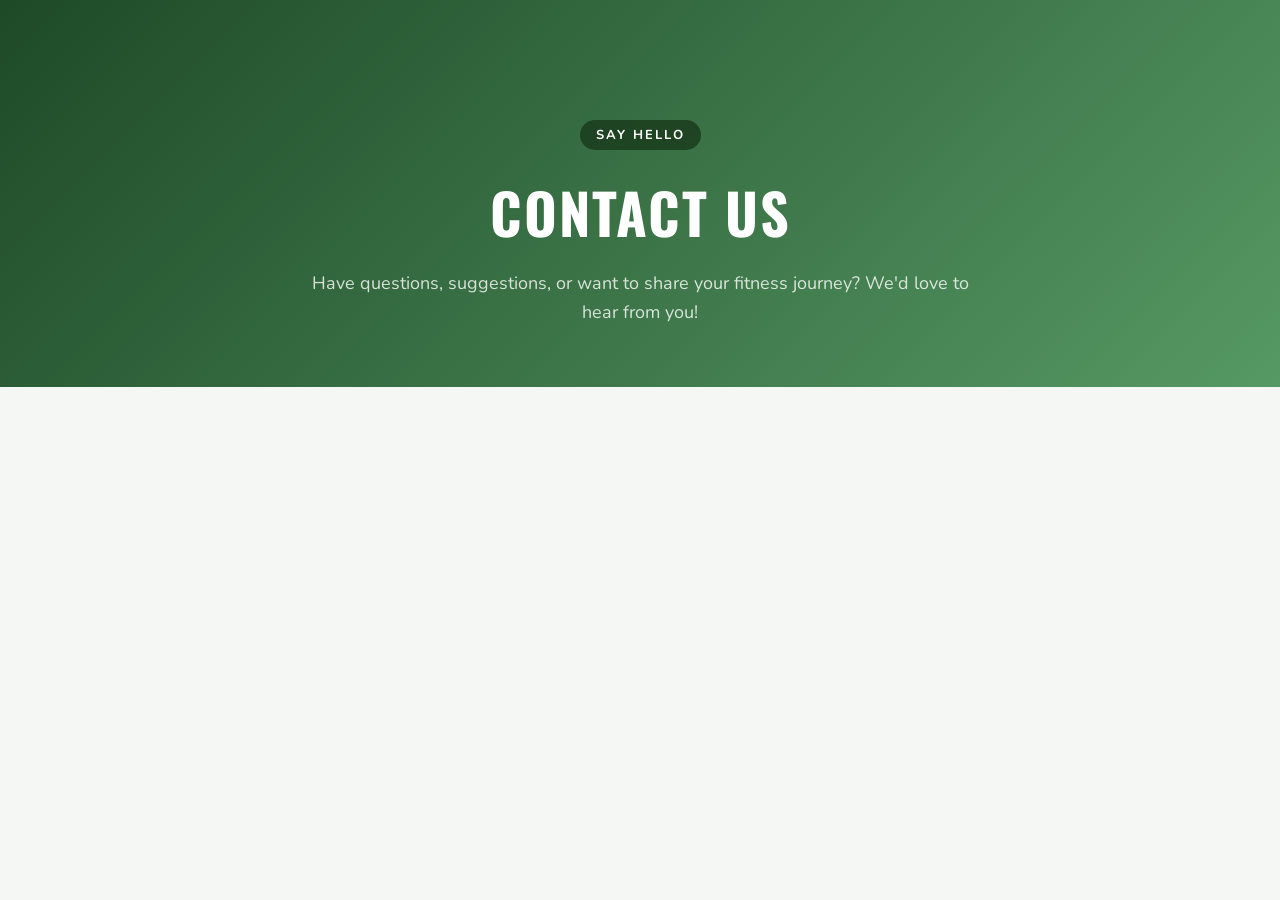
==== pages/contact.html @ 68ba4eb6 "hero section added" ====
<!DOCTYPE html>
<html>
<head>
    <title>Contact</title>
    <link href="https://fonts.googleapis.com/css2?family=Oswald:wght@400;600;700&family=Nunito:wght@400;600;700&display=swap" rel="stylesheet"/>
  <link rel="stylesheet" href="../css/navbar.css"/>
  <link rel="stylesheet" href="../css/footer.css"/>
  <link rel="stylesheet" href="../css/exercise.css"/>
  <link rel="stylesheet" href="../css/contact.css"/>
</head>
<body>
    <div class="page-hero contact-hero">
    <div class="page-hero-content">
      <span class="page-tag"> Say Hello</span>
      <h1>Contact Us</h1>
      <p>Have questions, suggestions, or want to share your fitness journey? We'd love to hear from you!</p>
    </div>
  </div> 
</body>
</html>
---- css/navbar.css ----
*{
  margin: 0;
  padding: 0;
  box-sizing: border-box;
}

body {
  font-family: 'Nunito', sans-serif;
  background: #f4f7f4;
}

.nav-container {
  background: linear-gradient(135deg, #1e4a27 0%, #2f653a 100%);
  color: #fff;
  display: flex;
  align-items: center;
  height: 80px;
  width: 100%;
  position: fixed;
  z-index: 100;
  padding: 0 30px
}

.nav-brand {
  display: flex;
  align-items: center;
}

.main-logo {
  height: 65px;
  width: 65px;
  border-radius: 50%;
  object-fit: cover;
  border: 3px solid #64a469;
  background: #ffffff;
}

.nav-menu {
  display: flex;
  list-style: none;
  justify-content: flex-end;
  align-items: center;
  gap: 40px;
  width: 100%;
  margin-left: auto;
}

.menu {
  color: #a8d5aa;
  text-decoration: none;
  font-family: 'Oswald', sans-serif;
  font-size: 18px;
  font-weight: 600;
  letter-spacing: 1px;
  text-transform: uppercase;
  padding: 6px 0;
}

.menu:hover,
.menu.active {
  color: #fff;
}

.hamburger {
  display: none;
  font-size: 26px;
  cursor: pointer;
  color: #fff;
  margin-left: auto;
}

@media (max-width: 768px) {
  .hamburger { display: block; }
  .nav-menu {
    display: none;
    flex-direction: column;
    position: absolute;
    top: 80px;
    left: 0;
    width: 100%;
    background: #1e4a27;
    padding: 20px 0;
    gap: 15px;
    text-align: center;
  }
}
---- css/footer.css ----
/* ===== FOOTER ===== */
.footer {
  background: linear-gradient(135deg, #1a3d22, #2f653a);
  color: #fff;
  padding: 60px 0 0;
}

.footer-container {
  width: 90%;
  max-width: 1200px;
  margin: 0 auto;
  display: flex;
  flex-wrap: wrap;
  gap: 30px;
  justify-content: space-between;
}

.footer-brand {
  display: flex;
  flex-direction: column;
  align-items: flex-start;
  gap: 10px;
}

.footer-brand p {
  font-family: 'Oswald', sans-serif;
  font-size: 20px;
  font-weight: 700;
  color: #a8d5aa;
}

.footer-logo {
  height: 70px;
  width: 70px;
  border-radius: 50%;
  object-fit: cover;
  border: 3px solid #64a469;
  background: #e4e4e4;
}

.footer-section {
  flex: 1 1 180px;
}

.footer-section h3 {
  font-family: 'Oswald', sans-serif;
  font-size: 18px;
  font-weight: 600;
  color: #fefefe;
  margin-bottom: 16px;
  text-transform: uppercase;
  letter-spacing: 1px;
}

.footer-section p {
  font-size: 14px;
  color: rgba(255,255,255,0.75);
  line-height: 1.8;
}

.footer-section p a {
  color: rgb(255, 249, 249);
  text-decoration: none;
  transition: color 0.3s;
}

.footer-section p a:hover { color: #d8d4d3; }

.footer-menu {
  list-style: none;
  padding: 0;
}

.footer-menu li {
  margin-bottom: 10px;
}

.footer-menu a {
  text-decoration: none;
  color: rgba(255,255,255,0.75);
  font-size: 15px;
  display: inline-block;
}

.footer-menu a:hover {
  color: #f7f4f3;
}

.social-links {
  display: flex;
  flex-direction: column;
  gap: 10px;
}

.social-btn {
  display: inline-block;
  padding: 7px 18px;
  background: rgba(255,255,255,0.1);
  color: #fff;
  text-decoration: none;
  border-radius: 20px;
  font-size: 14px;
  border: 1px solid rgba(255,255,255,0.2);
  transition: background 0.3s, border-color 0.3s;
  width: fit-content;
}

.social-btn:hover {
  background: #ff5722;
  border-color: #ff5722;
}

.footer-bottom {
  margin-top: 40px;
  border-top: 1px solid rgba(255,255,255,0.15);
  padding: 20px;
  text-align: center;
}

.footer-bottom p {
  color: rgba(255,255,255,0.5);
  font-size: 13px;
}
---- css/exercise.css ----
.page-hero {
  padding-top: 80px;
  background: linear-gradient(135deg, #1e4a27, #569964);
  text-align: center;
  padding-bottom: 60px;
  padding-top: 120px;
}

.page-hero-content {
  max-width: 700px;
  margin: 0 auto;
  padding: 0 20px;
}

.page-tag {
  display: inline-block;
 background: rgba(21, 53, 23, 0.73);
  color: #fff;
  font-size: 13px;
  font-weight: 700;
  letter-spacing: 2px;
  text-transform: uppercase;
  padding: 6px 16px;
  border-radius: 30px;
  margin-bottom: 20px;
}
.page-hero h1 {
  font-family: 'Oswald', sans-serif;
  font-size: 56px;
  font-weight: 700;
  color: #fff;
  text-transform: uppercase;
  letter-spacing: 2px;
  margin-bottom: 16px;
}

.page-hero p {
  font-size: 18px;
  color: rgba(255,255,255,0.8);
  line-height: 1.6;
}

.exercise {
  background: #f4f7f4;
  padding: 70px 40px;
  text-align: center;
}

.section-title {
  font-family: 'Oswald', sans-serif;
  font-size: 40px;
  font-weight: 700;
  color: #1e4a27;
  margin-bottom: 12px;
}

.section-subtitle {
  font-size: 17px;
  color: #666;
  margin-bottom: 50px;
  max-width: 600px;
  margin-left: auto;
  margin-right: auto;
}

.exercise-grid {
  display: grid;
  grid-template-columns: repeat(auto-fit, minmax(300px, 1fr));
  gap: 28px;
  max-width: 1200px;
  margin: 0 auto 50px;
}

.exercise-card {
  background: #fff;
  border-radius: 18px;
  padding: 36px 28px;
  text-align: left;
  border: 2px solid #e0ede0;
  transition: transform 0.3s, box-shadow 0.3s, border-color 0.3s;
  position: relative;
  overflow: hidden;
}

.exercise-card::before {
  content: '';
  position: absolute;
  top: 0; left: 0;
  width: 100%; height: 5px;
  background: linear-gradient(90deg, #2f653a, #64a469);
}

.exercise-card:hover {
  transform: translateY(-2px);
  box-shadow: 0 24px 48px rgba(155, 224, 169, 0.15);
  border-color: #2f653a;
}

.exercise-emoji {
  font-size: 52px;
  margin-bottom: 12px;
  line-height: 1;
}

.ex-badge {
  display: inline-block;
  font-size: 11px;
  font-weight: 700;
  letter-spacing: 1px;
  text-transform: uppercase;
  padding: 4px 12px;
  border-radius: 20px;
  margin-bottom: 14px;
}

.beginner { background: #e8f5e9; color: #2e7d32; }
.intermediate { background: #fff3e0; color: #e65100; }
.advanced { background: #fce4ec; color: #c62828; }

.exercise-card h3 {
  font-family: 'Oswald', sans-serif;
  font-size: 26px;
  font-weight: 700;
  color: #1e4a27;
  margin-bottom: 12px;
}

.exercise-card p {
  font-size: 14px;
  color: #555;
  line-height: 1.6;
  margin-bottom: 18px;
}

.ex-details {
  list-style: none;
  padding: 0;
  margin-bottom: 20px;
  background: #f4f9f4;
  border-radius: 10px;
  padding: 14px 16px;
}

.ex-details li {
  font-size: 13px;
  color: #444;
  padding: 4px 0;
  border-bottom: 1px solid #e0ede0;
}

.ex-details li:last-child { border-bottom: none; }

.ex-steps {
  font-size: 13px;
  color: #555;
  line-height: 1.7;
}

.ex-steps strong {
  color: #1e4a27;
  display: block;
  margin-bottom: 6px;
  font-size: 13px;
}

.ex-steps ol {
  padding-left: 18px;
}

/* TIP BOX */
.tip-box {
  display: flex;
  align-items: center;
  gap: 20px;
  background: linear-gradient(135deg, #fff3e0, #ffe0c2);
  border: 2px solid #ffcc80;
  border-radius: 16px;
  padding: 24px 32px;
  max-width: 800px;
  margin: 0 auto;
  font-size: 16px;
  color: #5d3a00;
  text-align: left;
}

.tip-emoji { font-size: 36px; flex-shrink: 0; }

@media (max-width: 768px) {
  .page-hero h1 { font-size: 36px; }
  .exercise { padding: 50px 20px; }
}
---- css/contact.css ----
.contact {
    max-width: 600px;
    margin: 0 auto;
    padding: 20px;
    background-color: #f9f9f9;
    border-radius: 5px;
}
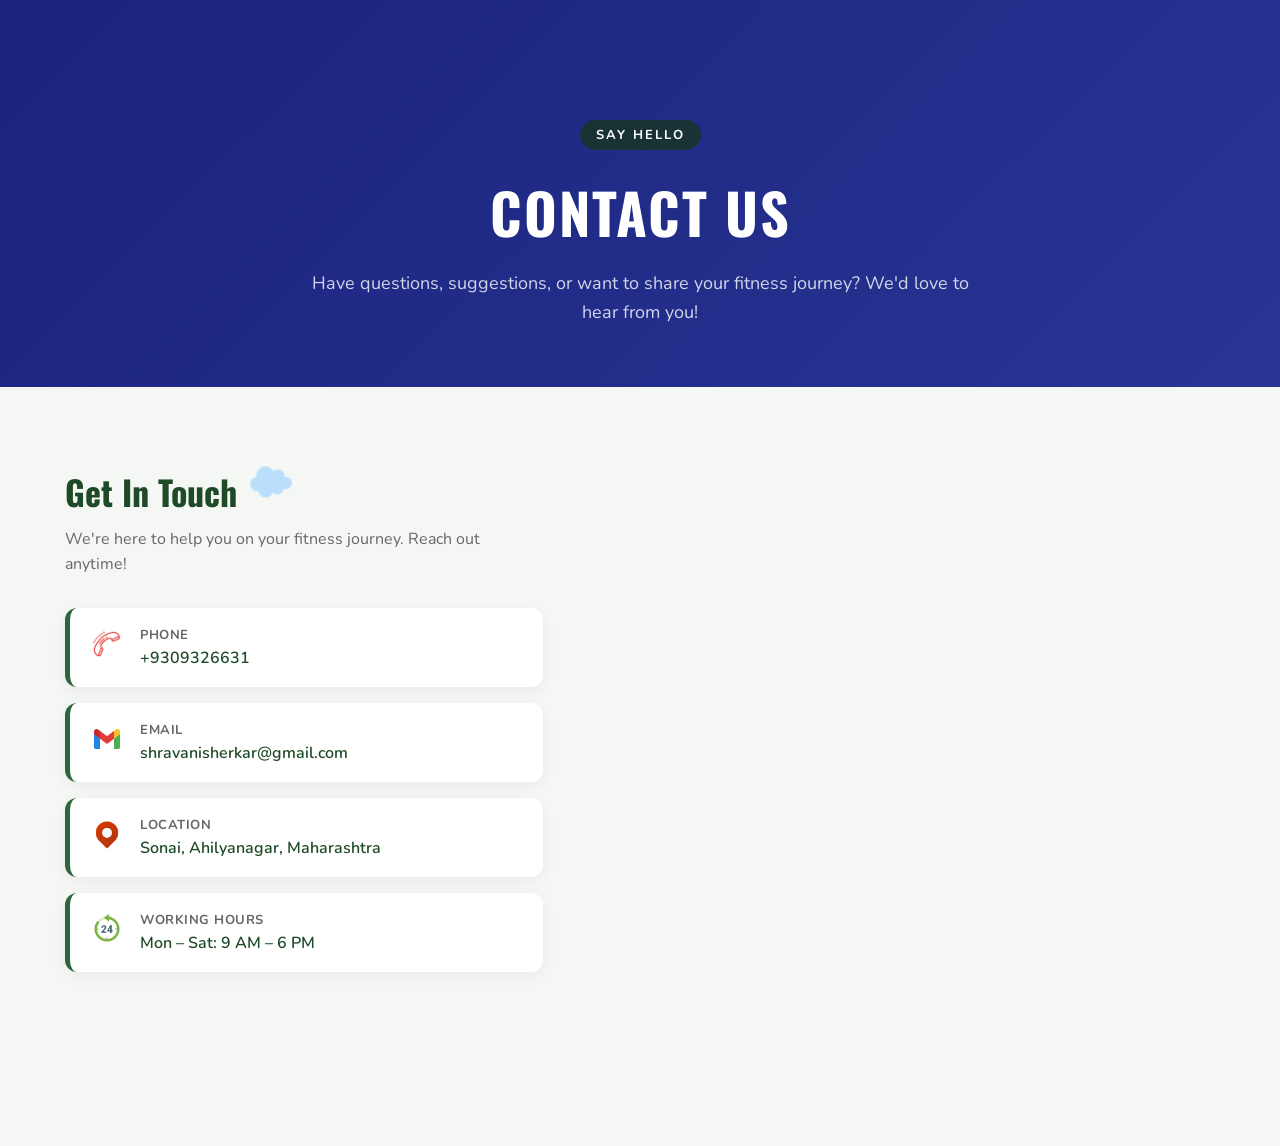
==== commit 7b9908be: "contact info section added" ====
--- a/pages/contact.html
+++ b/pages/contact.html
@@ -16,5 +16,46 @@
       <p>Have questions, suggestions, or want to share your fitness journey? We'd love to hear from you!</p>
     </div>
   </div> 
+
+  <section class="contact-section">
+
+    <div class="contact-wrapper">
+
+      <!-- CONTACT INFO -->
+      <div class="contact-info">
+        <h2>Get In Touch <img src="../images/contact/cloud-icon.png" alt="Phone." height="50px"></h2>
+        <p>We're here to help you on your fitness journey. Reach out anytime!</p>
+
+        <div class="info-cards">
+          <div class="info-card">
+            <span class="info-icon"><img src="../images/contact/call-icon.png" alt="Phone." height="30px"></span>
+            <div>
+              <strong>Phone</strong>
+              <a href="tel:+9309326631">+9309326631</a>
+            </div>
+          </div>
+          <div class="info-card">
+            <span class="info-icon"><img src="../images/contact/gmail-icon.png" alt="Email." height="30px"></span>
+            <div>
+              <strong>Email</strong>
+              <a href="mailto:shravanisherkar@gmail.com">shravanisherkar@gmail.com</a>
+            </div>
+          </div>
+          <div class="info-card">
+            <span class="info-icon"><img src="../images/contact/location-icon.png" alt="Location." height="30px"></span>
+            <div>
+              <strong>Location</strong>
+              <span>Sonai, Ahilyanagar, Maharashtra</span>
+            </div>
+          </div>
+          <div class="info-card">
+            <span class="info-icon"><img src="../images/contact/time-icon.png" alt="Email." height="30px"></span>
+            <div>
+              <strong>Working Hours</strong>
+              <span>Mon – Sat: 9 AM – 6 PM</span>
+            </div>
+          </div>
+        </div>
+
 </body>
-</html>+</html>
--- a/css/contact.css
+++ b/css/contact.css
@@ -1,7 +1,72 @@
-.contact {
-    max-width: 600px;
-    margin: 0 auto;
-    padding: 20px;
-    background-color: #f9f9f9;
-    border-radius: 5px;
-}+.contact-hero {
+  background: linear-gradient(135deg, #1a237e, #283593) !important;
+}
+
+.contact-section {
+  background: #f4f7f4;
+  padding: 70px 40px;
+}
+
+.contact-wrapper {
+  display: grid;
+  grid-template-columns: 1fr 1.3fr;
+  gap: 50px;
+  max-width: 1150px;
+  margin: 0 auto 70px;
+  align-items: start;
+}
+
+/* INFO SIDE */
+.contact-info h2 {
+  font-family: 'Oswald', sans-serif;
+  font-size: 34px;
+  color: #1e4a27;
+  margin-bottom: 10px;
+}
+
+.contact-info > p {
+  color: #666;
+  font-size: 16px;
+  margin-bottom: 30px;
+  line-height: 1.6;
+}
+
+.info-cards {
+  display: flex;
+  flex-direction: column;
+  gap: 16px;
+  margin-bottom: 34px;
+}
+
+.info-card {
+  display: flex;
+  align-items: center;
+  gap: 18px;
+  background: #fff;
+  border-radius: 12px;
+  padding: 18px 22px;
+  border-left: 5px solid #2f653a;
+  box-shadow: 0 4px 15px rgba(0,0,0,0.05);
+}
+
+.info-icon { font-size: 28px; flex-shrink: 0; }
+
+.info-card strong {
+  display: block;
+  font-size: 13px;
+  font-weight: 700;
+  color: #666;
+  text-transform: uppercase;
+  letter-spacing: 0.5px;
+  margin-bottom: 3px;
+}
+
+.info-card a,
+.info-card span {
+  font-size: 16px;
+  color: #1e4a27;
+  text-decoration: none;
+  font-weight: 600;
+}
+
+.info-card a:hover { color: #ff5722; }
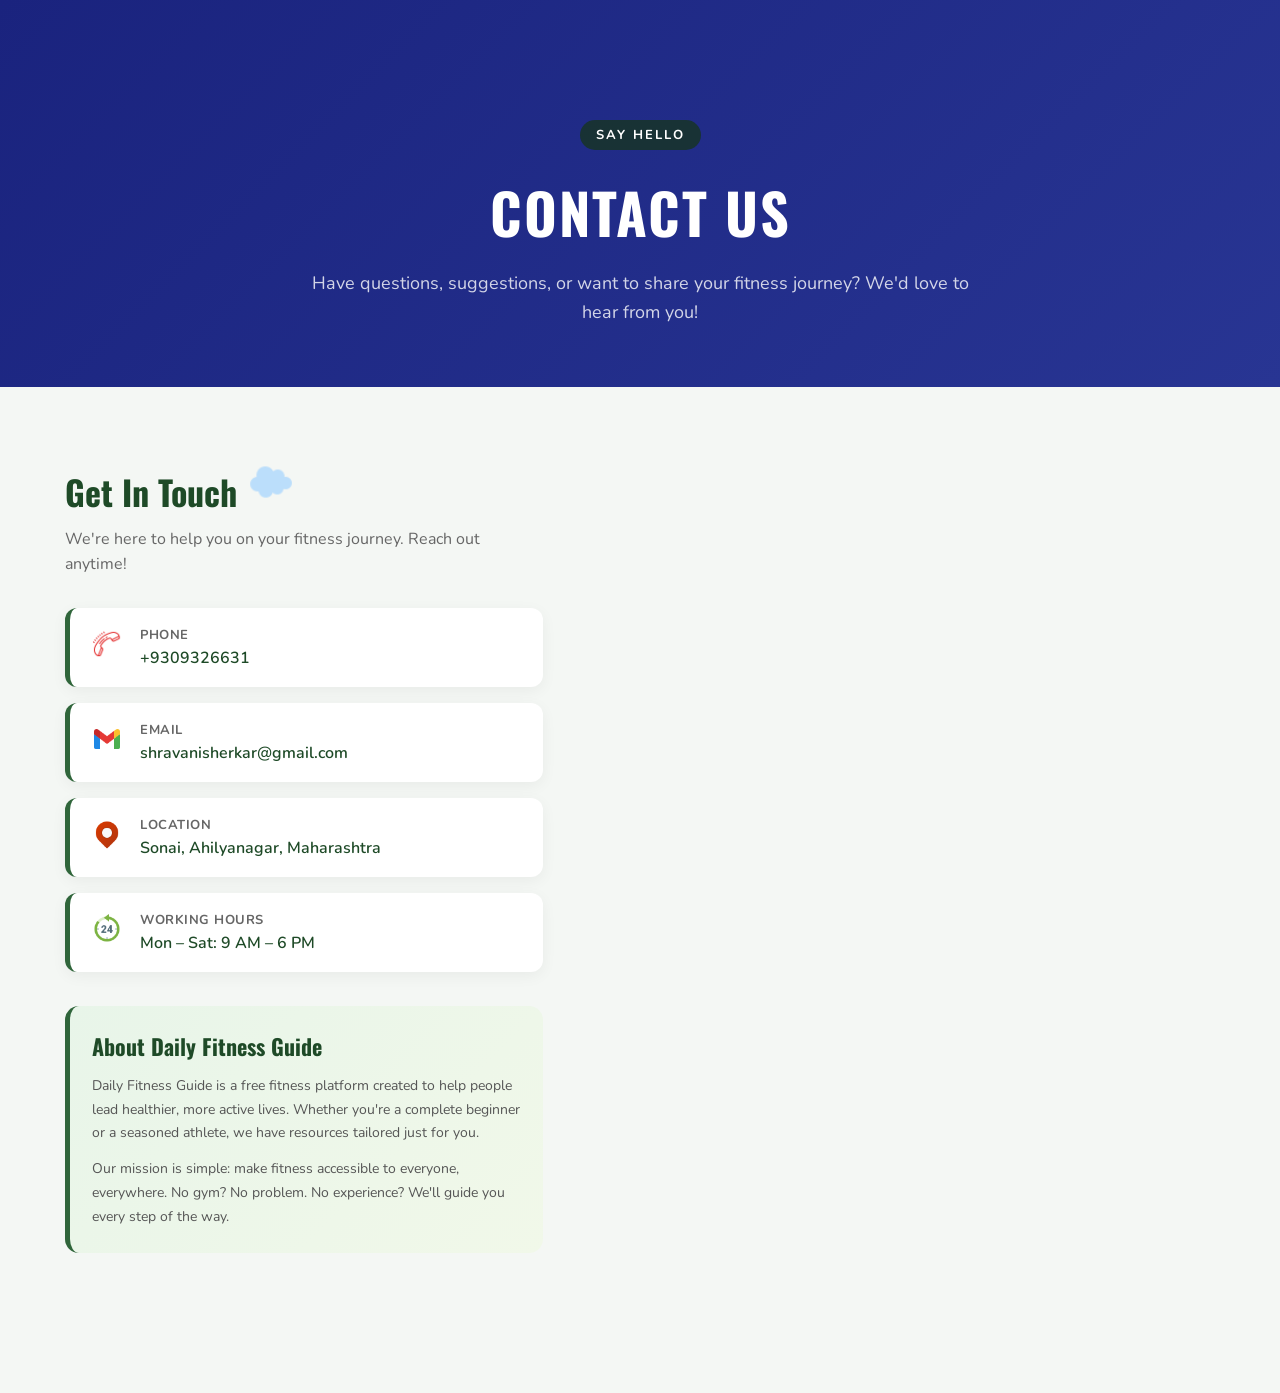
==== commit 3ce7ef77: "about info card added" ====
--- a/pages/contact.html
+++ b/pages/contact.html
@@ -57,5 +57,13 @@
           </div>
         </div>
 
+        <div class="about-website">
+          <h3>About Daily Fitness Guide </h3>
+          <p>Daily Fitness Guide is a free fitness platform created to help people lead healthier, more active lives. Whether you're a complete beginner or a seasoned athlete, we have resources tailored just for you.</p>
+          <p style="margin-top:12px;">Our mission is simple: make fitness accessible to everyone, everywhere. No gym? No problem. No experience? We'll guide you every step of the way.</p>
+        </div>
+      </div>
+
+
 </body>
 </html>
--- a/css/contact.css
+++ b/css/contact.css
@@ -70,3 +70,23 @@
 }
 
 .info-card a:hover { color: #ff5722; }
+
+.about-website {
+  background: linear-gradient(135deg, #e8f5e9, #f1f8e9);
+  border-radius: 14px;
+  padding: 24px 22px;
+  border-left: 5px solid #2f653a;
+}
+
+.about-website h3 {
+  font-family: 'Oswald', sans-serif;
+  font-size: 22px;
+  color: #1e4a27;
+  margin-bottom: 12px;
+}
+
+.about-website p {
+  font-size: 14px;
+  color: #555;
+  line-height: 1.7;
+}
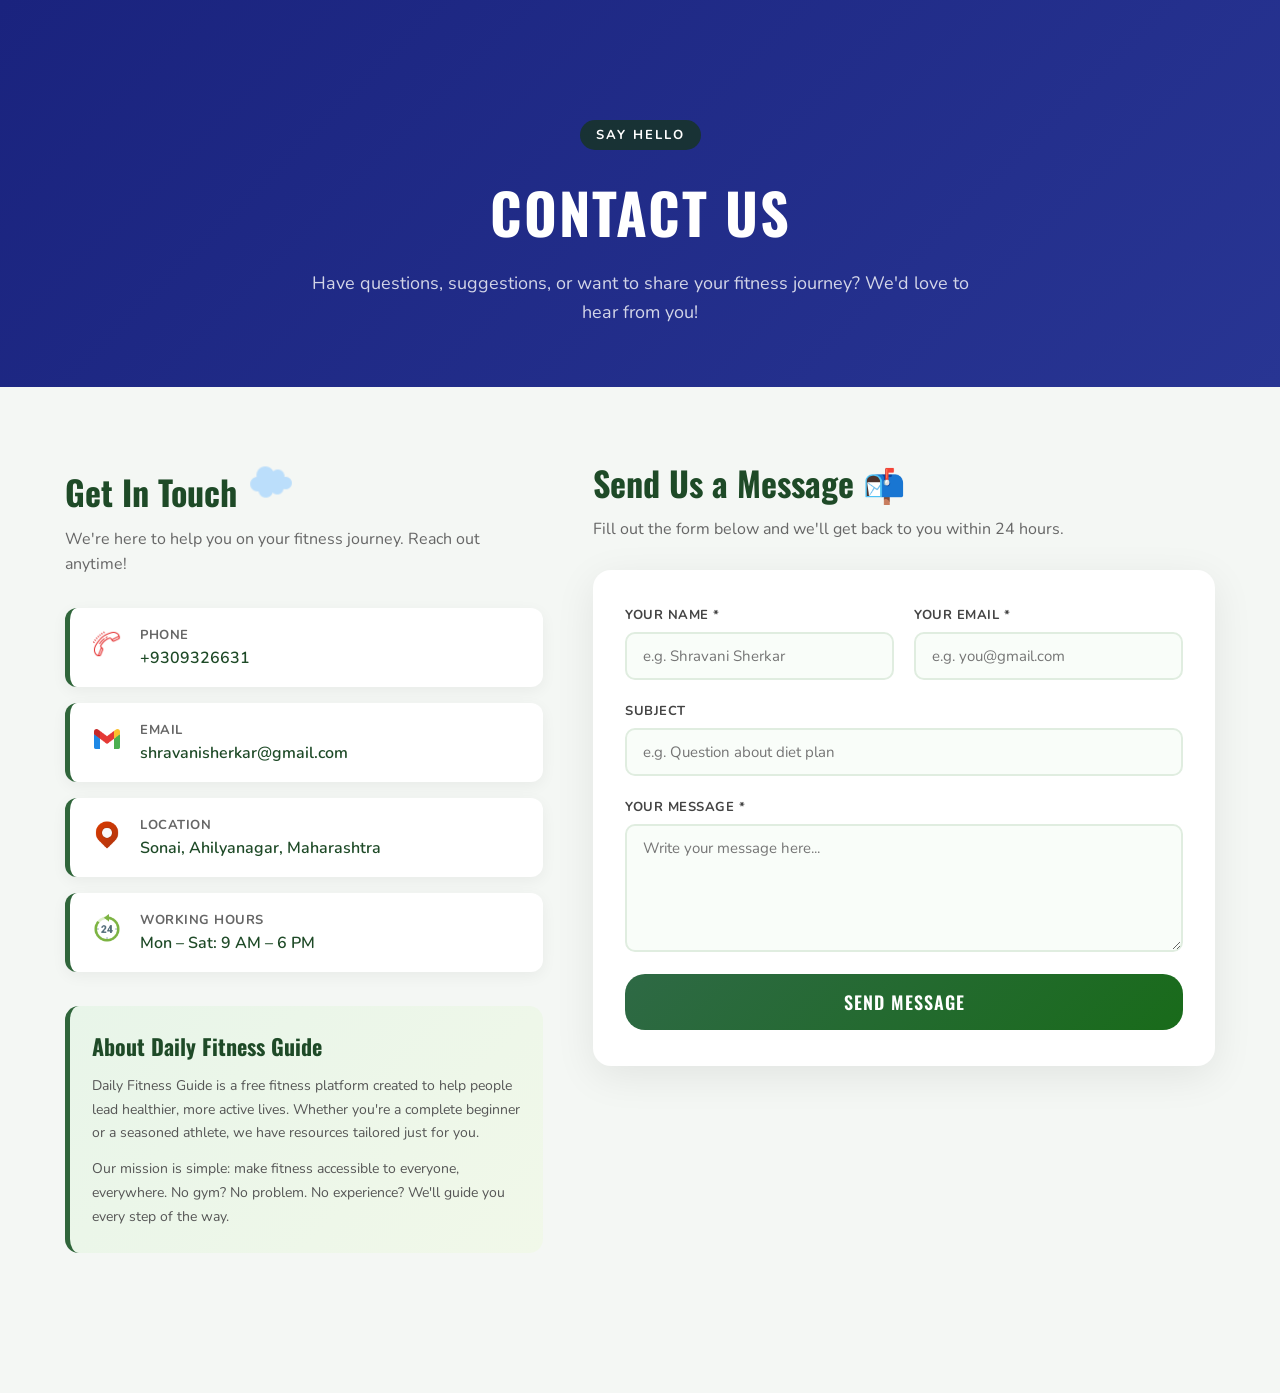
==== commit b3871e7a: "send message forn fixed" ====
--- a/pages/contact.html
+++ b/pages/contact.html
@@ -64,6 +64,39 @@
         </div>
       </div>
 
+      <div class="contact-form-wrapper">
+        <h2>Send Us a Message 📬</h2>
+        <p>Fill out the form below and we'll get back to you within 24 hours.</p>
+
+        <div class="contact-form">
+          <div class="form-row">
+            <div class="form-group">
+              <label>Your Name *</label>
+              <input type="text" id="name" placeholder="e.g. Shravani Sherkar" />
+            </div>
+            <div class="form-group">
+              <label>Your Email *</label>
+              <input type="email" id="email" placeholder="e.g. you@gmail.com" />
+            </div>
+          </div>
+          <div class="form-group">
+            <label>Subject</label>
+            <input type="text" id="subject" placeholder="e.g. Question about diet plan" />
+          </div>
+          <div class="form-group">
+            <label>Your Message *</label>
+            <textarea id="message" rows="5" placeholder="Write your message here..."></textarea>
+          </div>
+           
+  <button type="submit" class="submit-btn">
+    Send Message 
+  </button>
+        </div>
+      </div>
+
+    </div>
+
+
 
 </body>
 </html>
--- a/css/contact.css
+++ b/css/contact.css
@@ -90,3 +90,87 @@
   color: #555;
   line-height: 1.7;
 }
+
+.contact-form-wrapper h2 {
+  font-family: 'Oswald', sans-serif;
+  font-size: 34px;
+  color: #1e4a27;
+  margin-bottom: 10px;
+}
+
+.contact-form-wrapper > p {
+  color: #666;
+  font-size: 16px;
+  margin-bottom: 30px;
+}
+
+.contact-form {
+  background: #fff;
+  border-radius: 18px;
+  padding: 36px 32px;
+  box-shadow: 0 10px 40px rgba(0,0,0,0.08);
+}
+
+.form-row {
+  display: grid;
+  grid-template-columns: 1fr 1fr;
+  gap: 20px;
+}
+
+.form-group {
+  display: flex;
+  flex-direction: column;
+  margin-bottom: 22px;
+}
+
+.form-group label {
+  font-size: 13px;
+  font-weight: 700;
+  color: #444;
+  text-transform: uppercase;
+  letter-spacing: 0.5px;
+  margin-bottom: 8px;
+}
+
+.form-group input,
+.form-group textarea {
+  padding: 12px 16px;
+  font-family: 'Nunito', sans-serif;
+  font-size: 15px;
+  border: 2px solid #e0ede0;
+  border-radius: 10px;
+  background: #f9fdf9;
+  color: #333;
+  outline: none;
+  transition: border-color 0.3s, box-shadow 0.3s;
+  resize: vertical;
+}
+
+.form-group input:focus,
+.form-group textarea:focus {
+  border-color: #2f653a;
+  box-shadow: 0 0 0 4px rgba(47,101,58,0.08);
+  background: #fff;
+}
+
+.submit-btn {
+  width: 100%;
+  padding: 15px;
+  font-family: 'Oswald', sans-serif;
+  font-size: 18px;
+  font-weight: 600;
+  letter-spacing: 1px;
+  text-transform: uppercase;
+  color: #fff;
+  background: linear-gradient(135deg, #2e6945, #196b1a);
+  border: none;
+  border-radius: 20px;
+  cursor: pointer;
+  transition: transform 0.2s, box-shadow 0.3s;
+}
+
+.submit-btn:hover {
+  transform: translateY(-2px);
+ 
+}
+
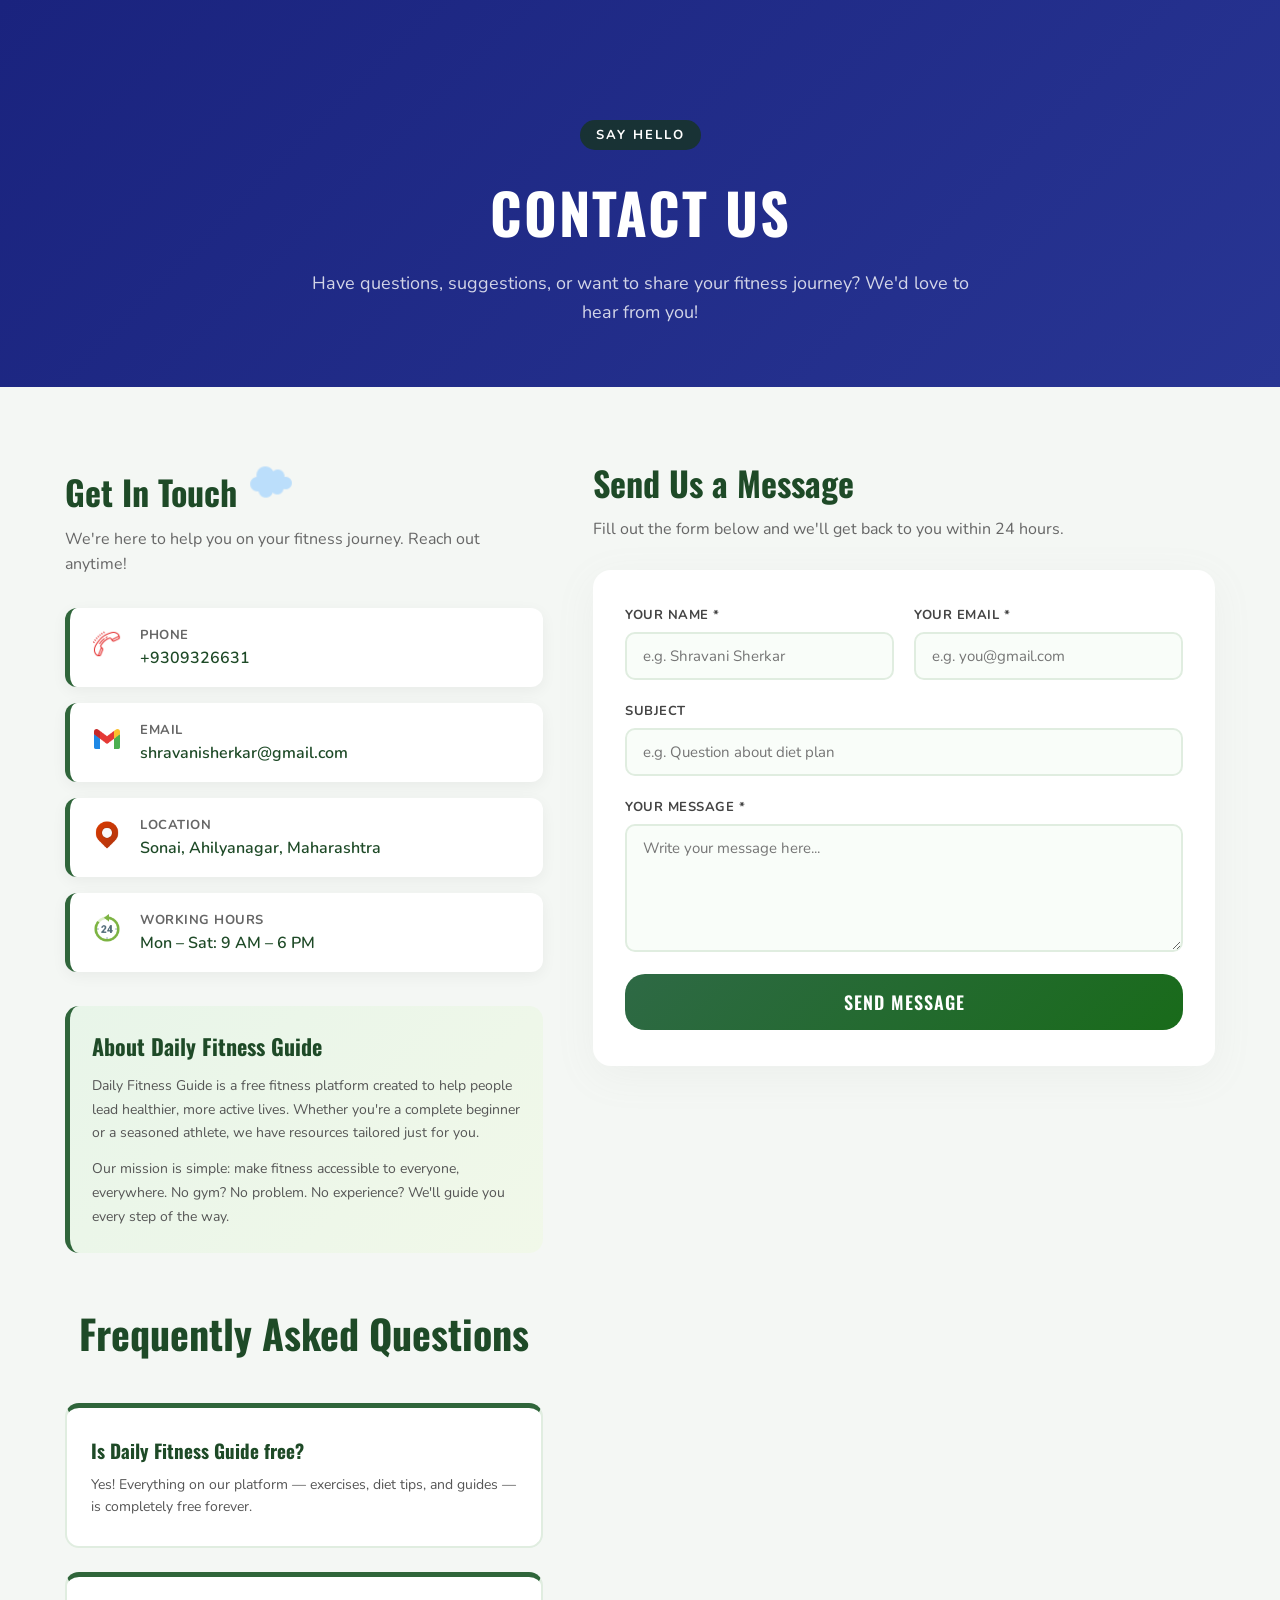
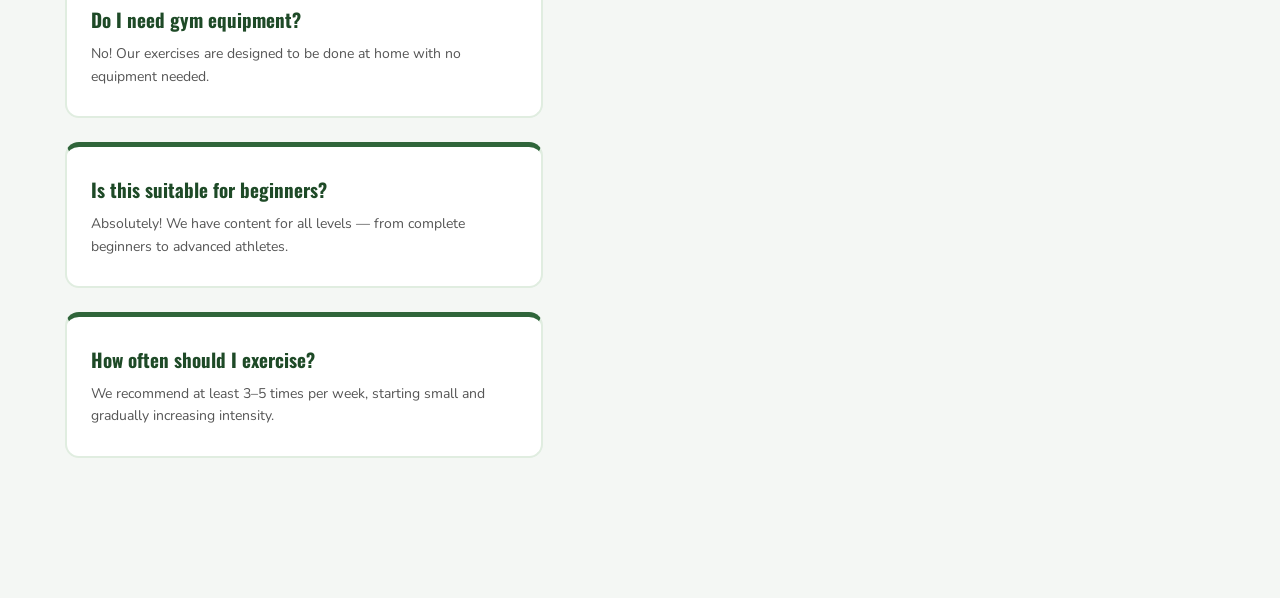
==== commit 5732fa76: "Q&A section added" ====
--- a/pages/contact.html
+++ b/pages/contact.html
@@ -17,7 +17,7 @@
     </div>
   </div> 
 
-  <section class="contact-section">
+  <div class="contact-section">
 
     <div class="contact-wrapper">
 
@@ -65,7 +65,7 @@
       </div>
 
       <div class="contact-form-wrapper">
-        <h2>Send Us a Message 📬</h2>
+        <h2>Send Us a Message </h2>
         <p>Fill out the form below and we'll get back to you within 24 hours.</p>
 
         <div class="contact-form">
@@ -94,6 +94,30 @@
         </div>
       </div>
 
+      <div class="faq-section">
+      <h2 class="section-title">Frequently Asked Questions </h2>
+      <div class="faq-grid">
+        <div class="faq-card">
+          <h4>Is Daily Fitness Guide free?</h4>
+          <p>Yes! Everything on our platform — exercises, diet tips, and guides — is completely free forever.</p>
+        </div>
+        <div class="faq-card">
+          <h4>Do I need gym equipment?</h4>
+          <p>No! Our exercises are designed to be done at home with no equipment needed.</p>
+        </div>
+        <div class="faq-card">
+          <h4>Is this suitable for beginners?</h4>
+          <p>Absolutely! We have content for all levels — from complete beginners to advanced athletes.</p>
+        </div>
+        <div class="faq-card">
+          <h4>How often should I exercise?</h4>
+          <p>We recommend at least 3–5 times per week, starting small and gradually increasing intensity.</p>
+        </div>
+      </div>
+    </div>
+
+</div>
+
     </div>
 
 
--- a/css/contact.css
+++ b/css/contact.css
@@ -108,7 +108,7 @@
   background: #fff;
   border-radius: 18px;
   padding: 36px 32px;
-  box-shadow: 0 10px 40px rgba(0,0,0,0.08);
+  box-shadow: 0 10px 40px rgba(155, 148, 148, 0.08);
 }
 
 .form-row {
@@ -174,3 +174,50 @@
  
 }
 
+.faq-section {
+  max-width: 1100px;
+  margin: 0 auto;
+  text-align: center;
+}
+
+.faq-grid {
+  display: grid;
+  grid-template-columns: repeat(auto-fit, minmax(240px, 1fr));
+  gap: 24px;
+  margin-top: 40px;
+}
+
+.faq-card {
+  background: #fff;
+  border-radius: 14px;
+  padding: 28px 24px;
+  text-align: left;
+  border: 2px solid #e0ede0;
+  border-top: 5px solid  #2f653a;
+  transition: transform 0.3s, box-shadow 0.3s;
+}
+
+.faq-card:hover {
+  transform: translateY(-2px);
+  box-shadow: 0 15px 35px rgba(153, 150, 150, 0.1);
+}
+
+.faq-card h4 {
+  font-family: 'Oswald', sans-serif;
+  font-size: 19px;
+  color: #1e4a27;
+  margin-bottom: 10px;
+}
+
+.faq-card p {
+  font-size: 14px;
+  color: #555;
+  line-height: 1.6;
+}
+
+@media (max-width: 900px) {
+  .contact-wrapper { grid-template-columns: 1fr; }
+  .form-row { grid-template-columns: 1fr; }
+  .contact-section { padding: 50px 20px; }
+}
+
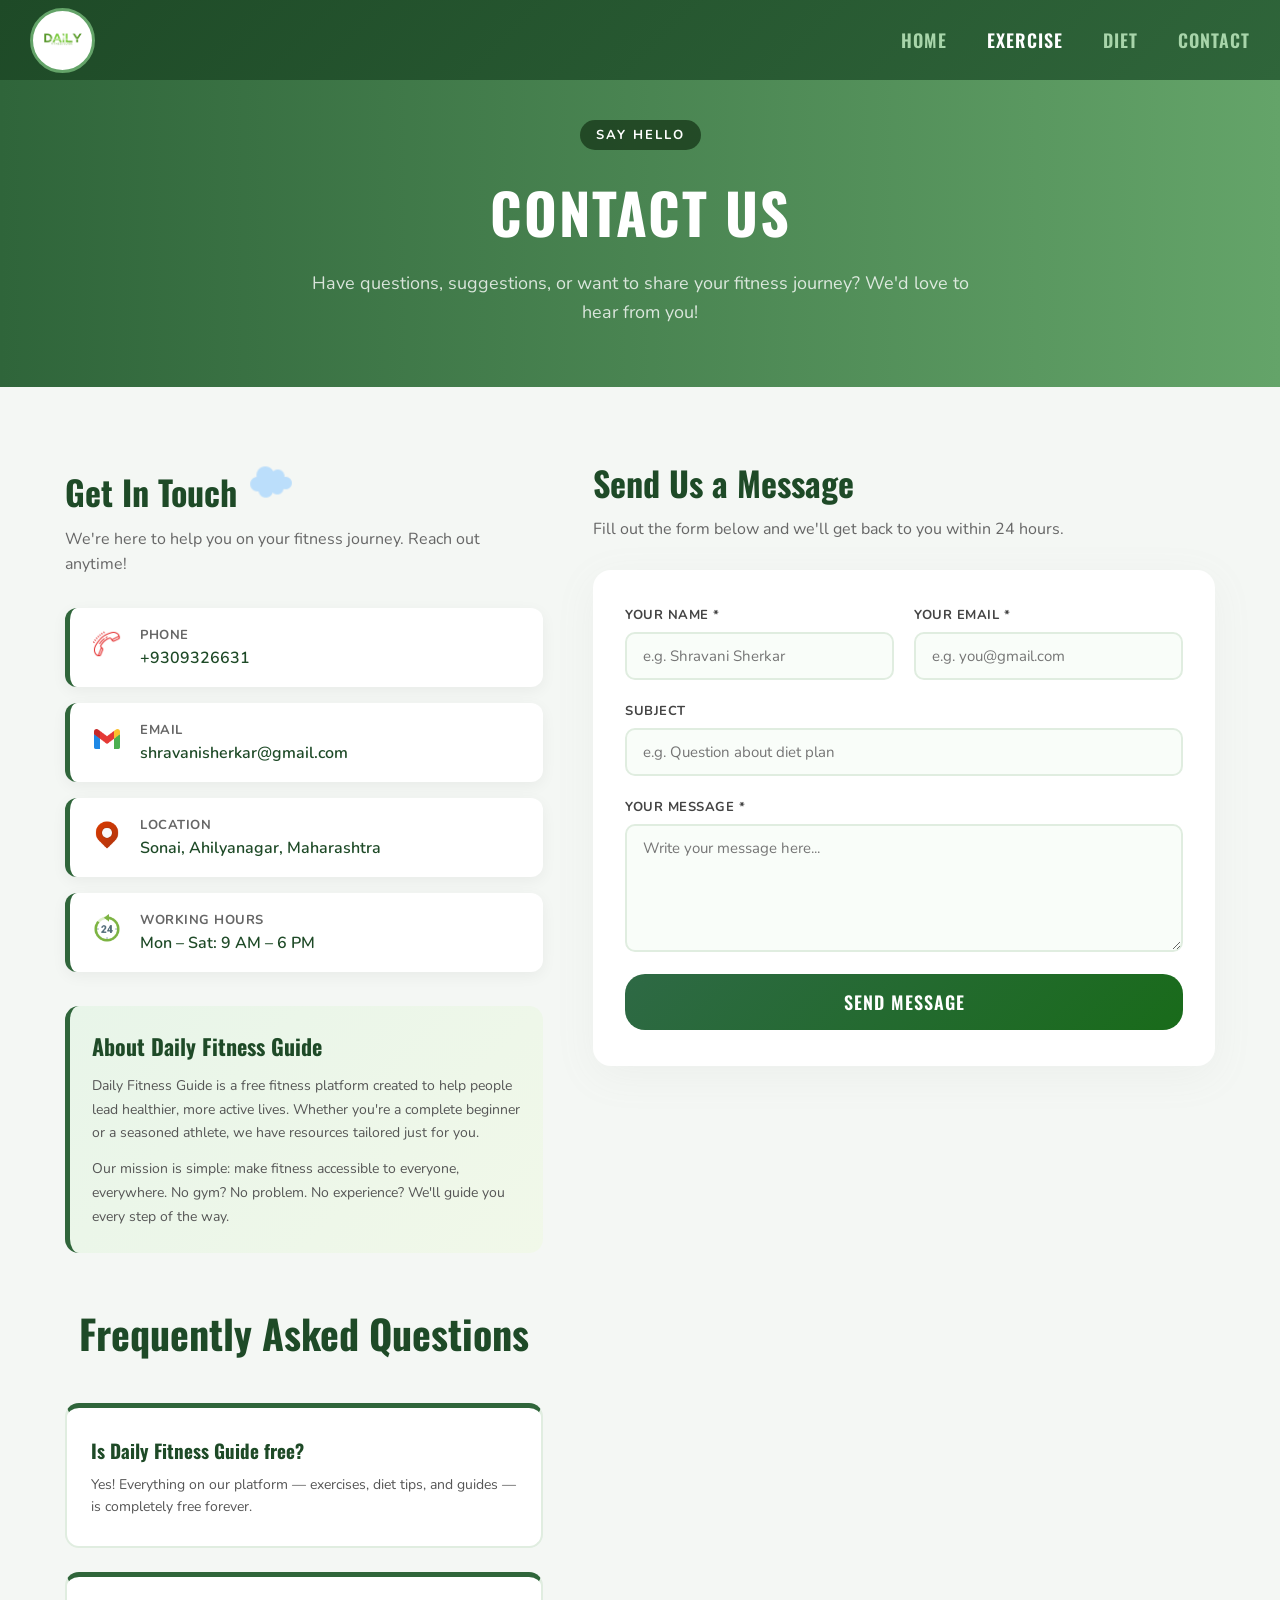
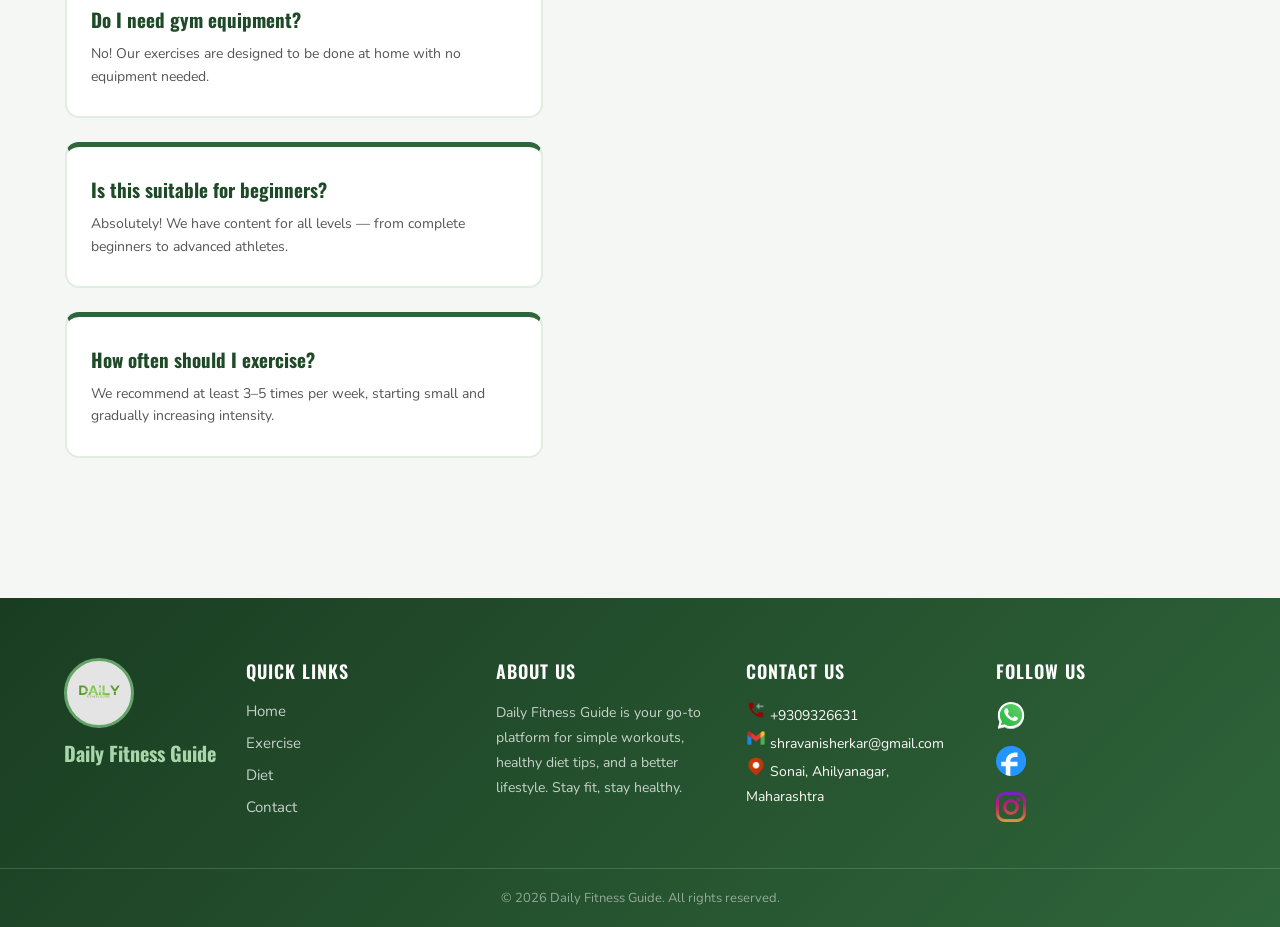
==== commit b4b442e2: "navbar and footer added" ====
--- a/pages/contact.html
+++ b/pages/contact.html
@@ -9,6 +9,19 @@
   <link rel="stylesheet" href="../css/contact.css"/>
 </head>
 <body>
+     <!-- NAVBAR -->
+  <div class="nav-container">
+    <div class="nav-brand">
+      <img src="../images/home/main-logo-icon.png" alt="Logo" class="main-logo"/>
+    </div>
+    <ul class="nav-menu">
+      <li><a href="../index.html" class="menu">Home</a></li>
+      <li><a href="exercise.html" class="menu active">Exercise</a></li>
+      <li><a href="diet.html" class="menu">Diet</a></li>
+      <li><a href="contact.html" class="menu">Contact</a></li>
+    </ul>
+    <div class="hamburger">&#9776;</div>
+</div>
     <div class="page-hero contact-hero">
     <div class="page-hero-content">
       <span class="page-tag"> Say Hello</span>
@@ -120,7 +133,43 @@
 
     </div>
 
-
-
+ <footer class="footer">
+    <div class="footer-container">
+      <div class="footer-brand">
+        <img src="../images/home/main-logo-icon.png"height="50px" alt="Logo" class="footer-logo"/>
+        <p>Daily Fitness Guide</p>
+      </div>
+      <div class="footer-section">
+        <h3>Quick Links</h3>
+        <ul class="footer-menu">
+          <li><a href="../index.html">Home</a></li>
+          <li><a href="../pages/exercise.html">Exercise</a></li>
+          <li><a href="../pages/diet.html">Diet</a></li>
+          <li><a href="../pages/contact.html">Contact</a></li>
+        </ul>
+      </div>
+      <div class="footer-section">
+        <h3>About Us</h3>
+        <p>Daily Fitness Guide is your go-to platform for simple workouts, healthy diet tips, and a better lifestyle. Stay fit, stay healthy.</p>
+      </div>
+      <div class="footer-section">
+        <h3>Contact Us</h3>
+        <p><img src="../images/footer/call-icon.png" height="20px"> <a href="tel:+9309326631">+9309326631</a></p>
+        <p><img src="../images/footer/email-icon.png" height="20px"> <a href="mailto:shravanisherkar@gmail.com">shravanisherkar@gmail.com</a></p>
+        <p><img src="../images/footer/location-icon.png" height="20px"> <a href="https://maps.app.goo.gl/EytRN4niN97hE4Ps6" target="_blank">Sonai, Ahilyanagar, Maharashtra</a></p>
+      </div>
+      <div class="footer-section">
+        <h3>Follow Us</h3>
+        <div class="social-links">
+          <a href="https://web.whatsapp.com/" target="_blank"><img src="../images/footer/whatsapp-icon.svg" height="30px"></a>
+          <a href="https://www.facebook.com/login.php" target="_blank"><img src="../images/footer/facebook-icon.svg" height="30px"></a>
+          <a href="https://www.instagram.com/" target="_blank"><img src="../images/footer/instagram-icon.svg" height="30px"></a>
+        </div>
+      </div>
+    </div>
+    <div class="footer-bottom">
+      <p>© 2026 Daily Fitness Guide. All rights reserved.</p>
+    </div>
+  </footer>
 </body>
 </html>
--- a/css/contact.css
+++ b/css/contact.css
@@ -1,5 +1,6 @@
 .contact-hero {
-  background: linear-gradient(135deg, #1a237e, #283593) !important;
+   background: linear-gradient(90deg, #2f653a, #64a469);
+
 }
 
 .contact-section {
